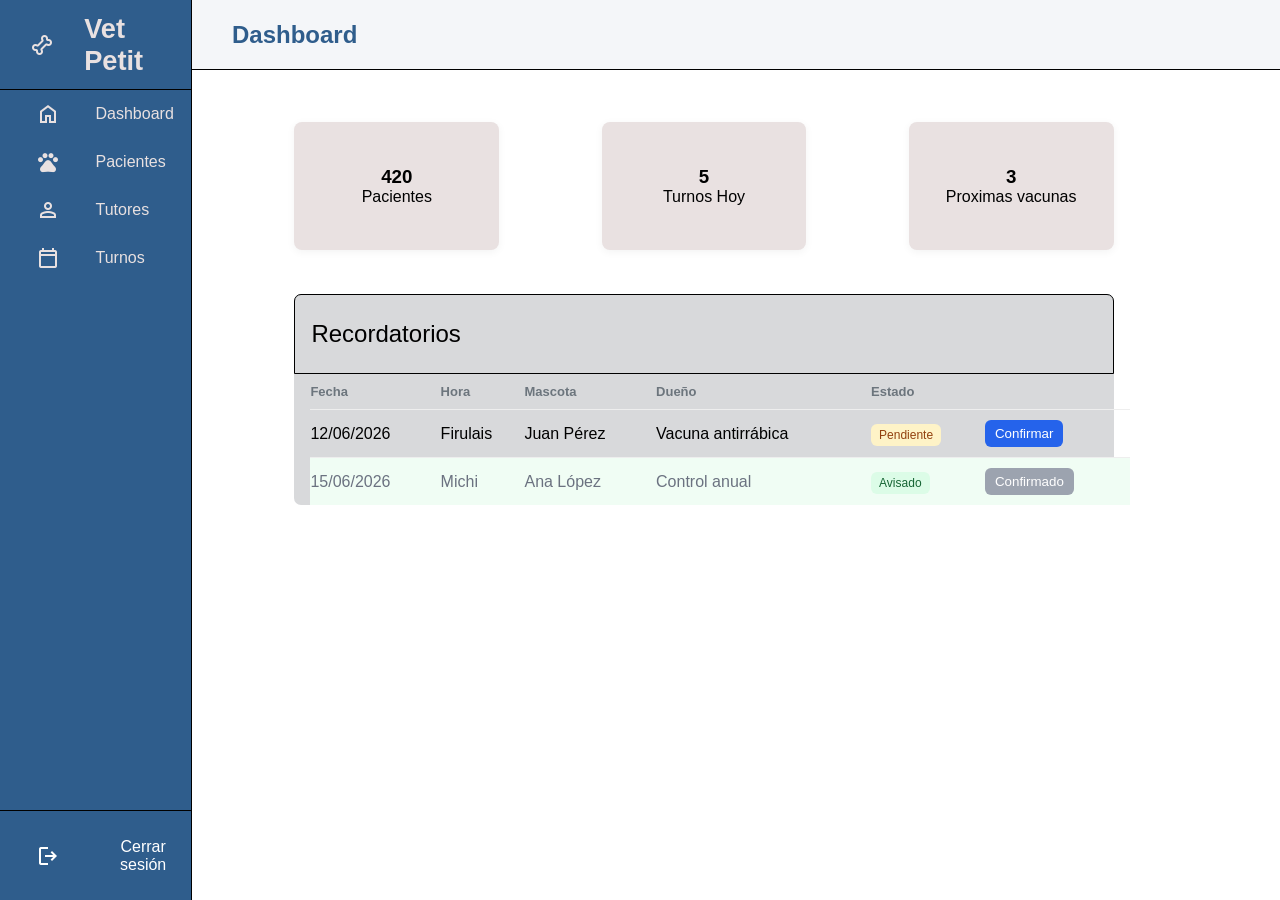
==== index.html @ b0ccd366 "HTML y CSS 90% terminado" ====
<!DOCTYPE html>
<html lang="en">
<head>
    <meta charset="UTF-8">
    <meta name="viewport" content="width=device-width, initial-scale=1.0">
    <title>Veterinaria Petit</title>
    <link rel="stylesheet" href="style/style.css">
    <link rel="stylesheet" href="style/fonts.css">
    <link rel="icon" href="img/favicon.png.png" type="image/png">
    <link href="https://fonts.googleapis.com/css2?family=Material+Symbols+Outlined" rel="stylesheet" />
</head>
<body>
    <header class="header">
        <h1 class="header-h1"><span class="material-symbols-outlined">Pet_supplies</span>Vet Petit</h1>
        <ul class="header-ul">
            <li class="header-ul-li "><a class="header-ul-a" href="index.html"><span class="material-symbols-outlined">home</span> Dashboard</a></li>
            <li class="header-ul-li "><a class="header-ul-a" href="html/pacientes.html"><span class="material-symbols-outlined">Pets</span>Pacientes</a></li>
            <li class="header-ul-li "><a class="header-ul-a" href="html/tutores.html"><span class="material-symbols-outlined">Person</span>Tutores</a></li>
            <li class="header-ul-li "><a class="header-ul-a" href="html/turnos.html"><span class="material-symbols-outlined">Calendar_today</span>Turnos</a></li>
        </ul>
        <button class="logout"><span class="material-symbols-outlined">Logout</span>Cerrar sesión</button>
    </header>
    <main>
        <section class="container-encabezado">
            <h2 class="h2-dash">Dashboard</h2>
        </section>
        <section class="cards"> 
                <div class="card-1 card">
                    <h3 class="card-number">420</h3>
                    <p class="card-texto">Pacientes</p>
                </div>
                <div class="card-2 card">
                    <h3 class="card-number">5</h3>
                    <p class="card-texto">Turnos Hoy</p>
                </div>
                <div class="card-3 card">
                    <h3 class="card-number">3</h3>
                    <p class="card-texto">Proximas vacunas</p>
                </div>
        </section>
        
        <section class="turnos">
                <h3 class="turnos-title">Recordatorios</h3>
                <table class="table">
                    <thead>
                        <tr class="table-encabezado">
                            <th>Fecha</th>
                            <th>Hora</th>
                            <th>Mascota</th>
                            <th>Dueño</th>
                            <th>Estado</th>
                        </tr>
                    </thead>
                    <tbody>
                        <!-- Acá después van los turnos dinámicos -->
                        <tr>
                            <td>12/06/2026</td>
                            <td>Firulais</td>
                            <td>Juan Pérez</td>
                            <td>Vacuna antirrábica</td>

                            <td>
                                <span class="badge-pendiente">Pendiente</span>
                            </td>

                            <td>
                                <button class="btn-confirmar">Confirmar</button>
                            </td>
                        </tr>

                        <tr class="recordatorio-ok">
                            <td>15/06/2026</td>
                            <td>Michi</td>
                            <td>Ana López</td>
                            <td>Control anual</td>

                            <td>
                                <span class="badge-ok">Avisado</span>
                            </td>

                            <td>
                                <button class="btn-confirmar disabled">Confirmado</button>
                            </td>
                        </tr>

        
                    </tbody>
                </table>
        </section>
    </main>
</body>
</html>
---- style/style.css ----
:root {
  /* 🎨 Colores principales */
    --color-primary: #2F5D8C;
    --color-primary-hover: #24496E;
    --color-accent: #2c7be5;
    --color-table: #d8d9db;

  /* 🧱 Layout */
    --color-sidebar: #1E2A38;
    --color-background: #F4F6F9;
    --color-card: #e9e1e1;
    --color-border: #E3E6EA;

  /* 🚦 Estados */
    --color-success: #2E8B57;
    --color-warning: #F4A261;
    --color-danger: #E63946;
    --color-celeste: #83b2e1;
    --radius: 8px;
    --shadow-sm: 0 2px 8px rgba(0,0,0,0.05);
    --space: 16px;
}
*{
    margin: 0;
    padding: 0;
    box-sizing: border-box;
}
body{
    display: flex;
    font-family: Montserrat, sans-serif;
    font-weight: 400;
}
/*************SIDEBAR***************/
.header{
    color: var(--color-card);
    background-color: var(--color-primary);
    height: 100vh;
    width: 15vw;
    border-right: 1px solid black;
    position: sticky;
    left: 0;
    top: 0;
}
.header-h1{
    display: flex;
    justify-content: start;
    align-items: center;
    border-bottom: 1px solid black;
    height: 10vh;
}
h1{
    font-size: 1.7rem;
    padding-right: 0.5rem;
}
.header-ul{
    height: 80vh;
    list-style: none;
    display: flex;
    display: inline-block;
    width: 100%;
}
.header-ul-li{
    width: 100%;
    height: 3rem;
    display: flex;
}
.header-ul-a{
    display: flex;
    justify-content: left;
    align-items: center;
    /* padding-left: 5rem; */
    color: var(--color-card);
    text-decoration: none;
    width: 100%;
    height: 100%;
}
.header-ul-li:hover{
  background-color: var(--color-celeste);
  width: 100%;
}
.logout{
    background-color: var(--color-primary);
    color: white;
    text-decoration: none;
    width: 100%;
    height: 10vh;
    border: none;
    font-weight: 400;
    font-size: 1rem;
    border-top: 1px solid black;
    display: flex;
    align-items: center;
    justify-content: left;
}
span.material-symbols-outlined {
    width: 50%;
    display: flex;
    justify-content:space-evenly;
}  

/****************ENDS SIDEBAR*********************/

/****************DASHBOARD Y CARDS*********************/
main{
    width: 80%;
}
.cards{
    display: flex;
    flex-direction: row;
    justify-content: space-evenly;
    height: 10rem;
    padding: 2rem 0 12rem 0;
    /* background-color: var(--color-card); */
}
.card{
  /* base card used across the app (dashboard cards inherit these) */
  background: var(--color-card);
  padding: 20px;
  margin: 20px 0;
  border-radius: var(--radius);
  box-shadow: var(--shadow-sm);
  display: flex;
  justify-content: center;
  align-items: center;
  flex-direction: column;
  font-weight: 400;
}
.card-1 , .card-2 , .card-3{
  background: var(--color-card);
  padding: 20px;
  margin: 20px 0;
  border-radius: var(--radius);
  box-shadow: var(--shadow-sm);
  display: flex;
  justify-content: center;
  align-items: center;
  flex-direction: column;
  font-weight: 400;
  height: 8rem;
  width: 20%;
}
.h2-dash{
    color: var(--color-primary);
    width: 100%;
    height: 69px;
    padding-left: 40px;
    display: flex;
    align-items: center;
    font-size: 1.5rem;
}
.badge-pendiente{
  background:#fef3c7;
  color:#92400e;
  padding:4px 8px;
  border-radius:6px;
  font-size:12px;
}

.badge-ok{
  background:#dcfce7;
  color:#166534;
  padding:4px 8px;
  border-radius:6px;
  font-size:12px;
}
.btn-confirmar{
  background:#2563eb;
  color:white;
  border:none;
  padding:6px 10px;
  border-radius:6px;
  cursor:pointer;
}

.btn-confirmar:hover{
  background:#1d4ed8;
}

.btn-confirmar.disabled{
  background:#9ca3af;
  cursor:default;
}
.recordatorio-ok{
  background-color:#f0fdf4;
  color:#6b7280;
}
/**************** ENDS DASHBOARD Y CARDS*********************/

/**************** TURNOS*********************/

.turnos {
    background-color: var(--color-table);
    max-width: 80%;
    margin: auto;
    height: auto;
    font-weight: 400;
    border-radius: 7px;
}
.turnos-title{
    height: 5rem;
    display: flex;
    align-items: center;
    font-size: 1.5rem;
    padding-left: 1rem;
    border: 1px solid black;
    border-radius: 7px 7px 0 0;
    font-weight: 400;
}
.table{
    width: 100%;
    height: auto;
    padding-top: 2rem;
    margin-left: 1rem;
    font-size: 1rem;
}

/*************ENDS TABLA TURNOS**************/

/*************PAGINA TURNOS**************/

.filtros-turnos {
    width: 100%;
    height: 6rem;
    display: flex;
    justify-content: space-evenly;
    align-items: center;
}
.badge {
  padding: 4px 10px;
  border-radius: 20px;
  font-size: 12px;
  font-weight: 600;
}

.badge.socio {
  background-color: #27954e;
  color: #cedfd5;
}

.badge.no-socio {
  background-color: #fee2e2;
  color: #991b1b;
}

/*************  VENTANAS MODALES nuevo paciente, nuevo tutor ********************************/

.modal {
    position: fixed;
    top: 0;
    left: 0;
    width: 100%;
    height: 100%;
    background: rgba(0,0,0,0.6);
    display: none;
    justify-content: center;
    align-items: center;
}

.modal:target {
    display: flex;
}

.modal-content {
    background: white;
    padding: 25px;
    border-radius: 8px;
    width: 420px;
    max-height: 90vh;
    overflow-y: auto;
    position: relative;
}

.close {
    position: absolute;
    top: 10px;
    right: 15px;
    text-decoration: none;
    font-size: 18px;
    color: #333;
}

.modal-content input,
.modal-content select,
.modal-content textarea {
    width: 100%;
    padding: 8px;
    margin: 6px 0 12px 0;
    border: 1px solid #ccc;
    border-radius: 6px;
}

.modal-buttons {
    display: flex;
    justify-content: flex-end;
    gap: 10px;
}

/* buttons: unified base */
.btn{
  display: inline-flex;
  align-items: center;
  justify-content: center;
  padding: 8px 12px;
  background: var(--color-accent);
  color: white;
  text-decoration: none;
  border: none;
  border-radius: 6px;
  cursor: pointer;
  width: 20%;
  margin-right: 5rem;
}
.container-encabezado {
    width: 85vw;
    display: flex;
    justify-content: space-evenly;
    align-items: center;
    border-bottom: 1px solid black;
    background-color: var(--color-background);
}
.container-encabezado2 {
    width: 84vw;
    display: flex;
    justify-content: space-between;
    align-items: center;
    border-bottom: 1px solid black;
    background-color: var(--color-background);
} 

.cancel {
    background: #ccc;
    padding: 8px 12px;
    text-decoration: none;
    color: black;
    border-radius: 5px;
}

.save {
  background: var(--color-accent);
    color: white;
    border: none;
    padding: 8px 12px;
    border-radius: 5px;
}
.radio-group {
  display: flex;
  gap: 20px;
  margin-top: 5px;
}

.radio-group label {
  display: flex;
  align-items: center;
  gap: 6px;
  font-size: 14px;
}
/**************************FIN MODALES nuevo paciente, nuevo tutor***************************/

.actions {
  margin-top: 15px;
  display: flex;
  gap: 10px;
}

/* .btn {
  padding: 8px 12px;
  background: #2c7be5;
  color: white;
  border: none;
  border-radius: 6px;
} */

/******BOTON DE VER DETALLES y EDITAR  */
.btn-ver {
  padding: 6px 10px;
  background: var(--color-accent);
  color: white;
  text-decoration: none;
  border-radius: 5px;
  font-size: 14px;
}
.btn-editar {
  padding: 6px 12px;
  border-radius: 6px;
  border: none;
  background-color: #f59e0b;
  color: white;
  cursor: pointer;
  font-size: 13px;
}
.btn-editar:hover {
  background-color: #d97706;
}
/******************************PANTALLA TUTOR ***************************/
.search-group {
  display: flex;
  align-items: center;
  gap: 5rem;
  margin: 20px;
  padding-left: 1.5rem;
}

.btntutor {
  margin: 25px;
  padding-left: 6.2rem;
}

/*************DETALLE TUTOR**********/
.container {
  max-width: 1100px;
  margin: 40px auto;
  padding: 30px;
}

.sub {
  color: #6c757d;
  font-size: 14px;
}

.back {
  text-decoration: none;
  color: #2c7be5;
  font-size: 14px;
}

.grid {
  display: grid;
  grid-template-columns: 2fr 2fr;
  gap: 20px;
  margin: 20px 20px 0 20px;
}

.card.full {
  background-color: var(--color-card);
  margin-top: 20px;
}
.h3-detalleMascota{
  color: var(--color-primary);
  margin-bottom: 15px;
}
.container-h3-detalleMascota{
  border-bottom: 1px solid black;
  width: 100%;
  text-align: center;
}
.stat {
  margin-bottom: 15px;
}

.stat-number {
  font-size: 28px;
  font-weight: bold;
  display: block;
}

.stat-label {
  color: #6c757d;
  font-size: 14px;
}

.btn-primary {
  background: var(--color-accent);
  color: white;
  padding: 8px 14px;
  border: none;
  border-radius: 8px;
  cursor: pointer;
}

.btn-link {
  color: var(--color-accent);
  text-decoration: none;
  font-weight: 500;
}

table {
  width: 100%;
  border-collapse: collapse;
  margin-top: 10px;
}

th {
  text-align: left;
  font-size: 13px;
  color: #6c757d;
  padding-bottom: 10px;
}

td {
  padding: 10px 0;
  border-top: 1px solid #eee;
  padding-left: 0;
}


/*****************************CARD DETALLE TUTOR DESDE PANTALLA PACIENTE***********************/
.tutor-box {
  display: flex;
  align-items: center;
  gap: 15px;
  margin-bottom: 15px;
}

.avatar {
  width: 50px;
  height: 50px;
  background: var(--color-accent);
  color: white;
  border-radius: 50%;
  display: flex;
  align-items: center;
  justify-content: center;
  font-weight: bold;
  font-size: 18px;
}

.tutor-name {
  margin: 0;
  font-weight: 600;
}

.tutor-info {
  margin: 2px 0;
  font-size: 13px;
  color: #6c757d;
}

/*HISTORIA CLINICA detalle por paciente*/
.hc-section {
  margin-top: 25px;
}

.hc-section h4 {
  margin-bottom: 10px;
  color: var(--color-accent);
}

/*Hsitoria clinica pantalla*/
.container {
  max-width: 1100px;
  margin: auto;
  padding: 30px;
}

/*.card {
  background-color: var(--color-card);
  padding: 20px;
  border-radius: 10px;
  box-shadow: 0 2px 8px rgba(0,0,0,0.05);
  margin-bottom: 20px;
}*/

.hc-header {
  display: flex;
  justify-content: space-between;
  .section-header {
    display: flex;
    justify-content: space-between;
    align-items: center;
    margin-bottom: 15px;
  }
}

  .btn-small {
    background: var(--color-accent);
    color: white;
    border: none;
    padding: 6px 10px;
    border-radius: 5px;
    cursor: pointer;
    font-size: 13px;
  }

  .btn-secondary {
    background: #6c757d;
    color: white;
    padding: 6px 12px;
    text-decoration: none;
    border-radius: 5px;
  }


/**************MODALES DE HISTORIA CLINICA*****************/
/* Overlay oscuro */
.modal-overlay1 {
  position: fixed;
  top: 0;
  left: 0;
  width: 100%;
  height: 100%;
  background: rgba(0,0,0,0.5);
  display: none; /* Oculto por ahora */
  align-items: center;
  justify-content: center;
  z-index: 1000;
}

/* Caja modal */
.modal1 {
  background: white;
  width: 450px;
  max-width: 90%;
  border-radius: 12px;
  box-shadow: 0 8px 25px rgba(0,0,0,0.15);
  animation: fadeIn 0.2s ease-in-out;
}

/* Header */
.modal-header {
  padding: 15px 20px;
  border-bottom: 1px solid #eee;
  display: flex;
  justify-content: space-between;
  align-items: center;
}

.modal-header h3 {
  margin: 0;
}

.modal-close {
  cursor: pointer;
  font-size: 20px;
  color: #999;
}

/* Body */
.modal-body {
  padding: 20px;
}

.form-group {
  margin-bottom: 15px;
}

.form-group label {
  display: block;
  font-size: 14px;
  margin-bottom: 5px;
  color: #555;
}

.form-group input {
  width: 100%;
  padding: 8px;
  border: 1px solid #ddd;
  border-radius: 6px;
}

/* Footer */
.modal-footer {
  padding: 15px 20px;
  border-top: 1px solid #eee;
  display: flex;
  justify-content: flex-end;
  gap: 10px;
}

/* Animación suave */
@keyframes fadeIn {
  from { opacity: 0; transform: scale(0.95); }
  to { opacity: 1; transform: scale(1); }
}
.form-group {
  display: flex;
  flex-direction: column;
  margin-bottom: 15px;
}

.form-group label {
  font-size: 14px;
  margin-bottom: 6px;
  font-weight: 500;
  color: #333;
}

.form-group input,
.form-group textarea {
  padding: 10px 12px;
  border-radius: 8px;
  border: 1px solid #ddd;
  font-size: 14px;
  transition: all 0.2s ease;
  font-family: inherit;
}

.form-group textarea {
  resize: vertical; /* permite agrandar solo hacia abajo */
  min-height: 100px;
}

.form-group input:focus,
.form-group textarea:focus {
  border-color: #3b82f6;
  outline: none;
  box-shadow: 0 0 0 3px rgba(59,130,246,0.15);
}
/**************FIN MODALES DE HISTORIA CLINICA*****************/
---- style/fonts.css ----
@font-face {
    font-family: "montserrat";
    src: url(fonts/Montserrat-Regular.ttf) format(truetype);
    font-weight: 400;
}
@font-face {
    font-family: "montserrat";
    src: url(fonts/Montserrat-Bold.ttf) format(truetype);
    font-weight: 700;
}
@font-face {
    font-family: "montserrat";
    src: url(fonts/Montserrat-Black.ttf) format(truetype);
    font-weight: 900;
}
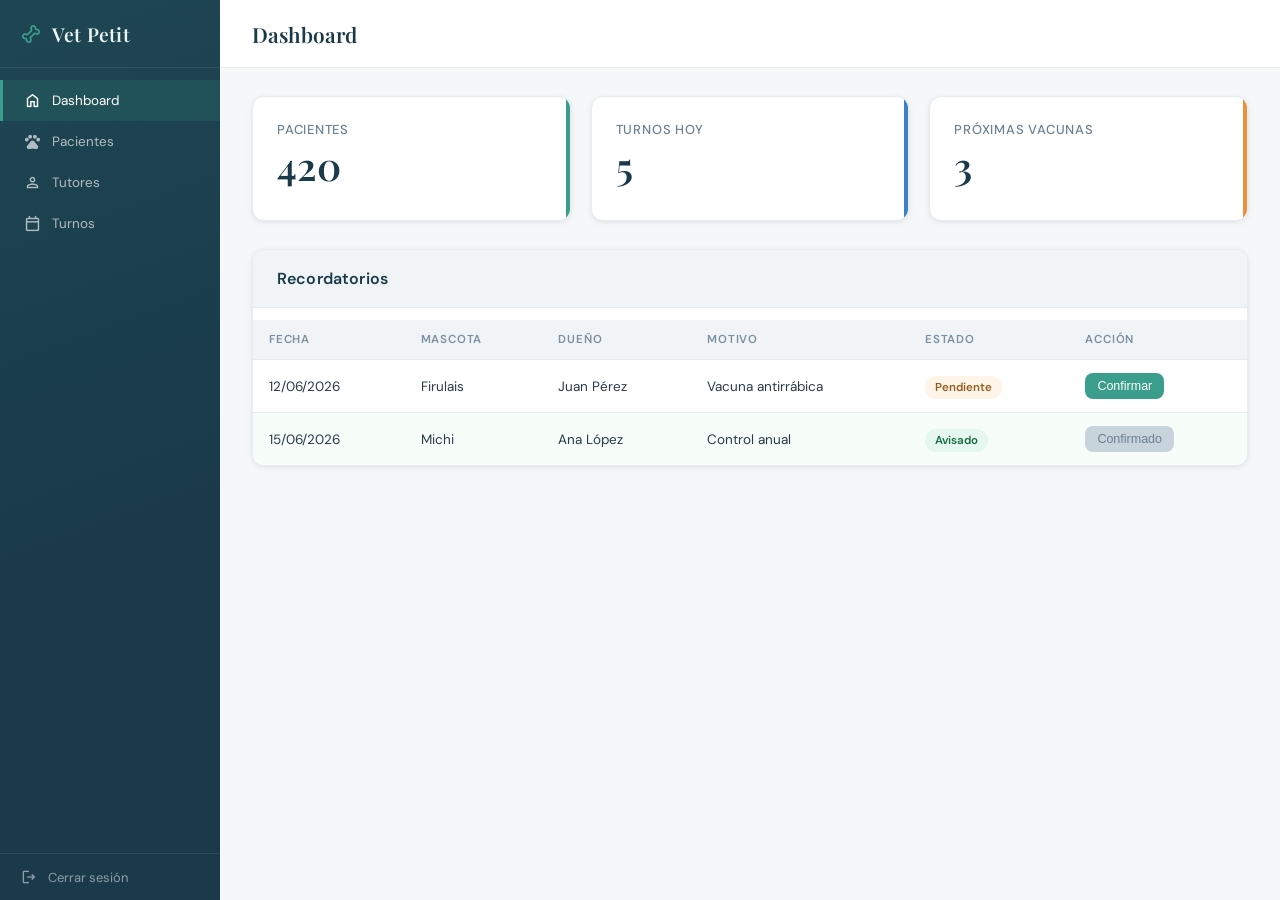
==== commit ec1bf240: "Nuevo estilo" ====
--- a/index.html
+++ b/index.html
@@ -1,92 +1,80 @@
 <!DOCTYPE html>
-<html lang="en">
+<html lang="es">
 <head>
     <meta charset="UTF-8">
     <meta name="viewport" content="width=device-width, initial-scale=1.0">
     <title>Veterinaria Petit</title>
     <link rel="stylesheet" href="style/style.css">
-    <link rel="stylesheet" href="style/fonts.css">
     <link rel="icon" href="img/favicon.png.png" type="image/png">
     <link href="https://fonts.googleapis.com/css2?family=Material+Symbols+Outlined" rel="stylesheet" />
 </head>
 <body>
     <header class="header">
-        <h1 class="header-h1"><span class="material-symbols-outlined">Pet_supplies</span>Vet Petit</h1>
+        <h1 class="header-h1">
+            <span class="material-symbols-outlined">pet_supplies</span>
+            Vet Petit
+        </h1>
         <ul class="header-ul">
-            <li class="header-ul-li "><a class="header-ul-a" href="index.html"><span class="material-symbols-outlined">home</span> Dashboard</a></li>
-            <li class="header-ul-li "><a class="header-ul-a" href="html/pacientes.html"><span class="material-symbols-outlined">Pets</span>Pacientes</a></li>
-            <li class="header-ul-li "><a class="header-ul-a" href="html/tutores.html"><span class="material-symbols-outlined">Person</span>Tutores</a></li>
-            <li class="header-ul-li "><a class="header-ul-a" href="html/turnos.html"><span class="material-symbols-outlined">Calendar_today</span>Turnos</a></li>
+            <li class="header-ul-li active"><a class="header-ul-a" href="index.html"><span class="material-symbols-outlined">home</span>Dashboard</a></li>
+            <li class="header-ul-li"><a class="header-ul-a" href="html/pacientes.html"><span class="material-symbols-outlined">pets</span>Pacientes</a></li>
+            <li class="header-ul-li"><a class="header-ul-a" href="html/tutores.html"><span class="material-symbols-outlined">person</span>Tutores</a></li>
+            <li class="header-ul-li"><a class="header-ul-a" href="html/turnos.html"><span class="material-symbols-outlined">calendar_today</span>Turnos</a></li>
         </ul>
-        <button class="logout"><span class="material-symbols-outlined">Logout</span>Cerrar sesión</button>
+        <button class="logout"><span class="material-symbols-outlined">logout</span>Cerrar sesión</button>
     </header>
     <main>
         <section class="container-encabezado">
             <h2 class="h2-dash">Dashboard</h2>
         </section>
-        <section class="cards"> 
-                <div class="card-1 card">
-                    <h3 class="card-number">420</h3>
-                    <p class="card-texto">Pacientes</p>
-                </div>
-                <div class="card-2 card">
-                    <h3 class="card-number">5</h3>
-                    <p class="card-texto">Turnos Hoy</p>
-                </div>
-                <div class="card-3 card">
-                    <h3 class="card-number">3</h3>
-                    <p class="card-texto">Proximas vacunas</p>
-                </div>
+
+        <section class="cards">
+            <div class="card-1 card">
+                <p class="card-texto">Pacientes</p>
+                <h3 class="card-number">420</h3>
+            </div>
+            <div class="card-2 card">
+                <p class="card-texto">Turnos Hoy</p>
+                <h3 class="card-number">5</h3>
+            </div>
+            <div class="card-3 card">
+                <p class="card-texto">Próximas Vacunas</p>
+                <h3 class="card-number">3</h3>
+            </div>
         </section>
-        
+
         <section class="turnos">
-                <h3 class="turnos-title">Recordatorios</h3>
-                <table class="table">
-                    <thead>
-                        <tr class="table-encabezado">
-                            <th>Fecha</th>
-                            <th>Hora</th>
-                            <th>Mascota</th>
-                            <th>Dueño</th>
-                            <th>Estado</th>
-                        </tr>
-                    </thead>
-                    <tbody>
-                        <!-- Acá después van los turnos dinámicos -->
-                        <tr>
-                            <td>12/06/2026</td>
-                            <td>Firulais</td>
-                            <td>Juan Pérez</td>
-                            <td>Vacuna antirrábica</td>
-
-                            <td>
-                                <span class="badge-pendiente">Pendiente</span>
-                            </td>
-
-                            <td>
-                                <button class="btn-confirmar">Confirmar</button>
-                            </td>
-                        </tr>
-
-                        <tr class="recordatorio-ok">
-                            <td>15/06/2026</td>
-                            <td>Michi</td>
-                            <td>Ana López</td>
-                            <td>Control anual</td>
-
-                            <td>
-                                <span class="badge-ok">Avisado</span>
-                            </td>
-
-                            <td>
-                                <button class="btn-confirmar disabled">Confirmado</button>
-                            </td>
-                        </tr>
-
-        
-                    </tbody>
-                </table>
+            <h3 class="turnos-title">Recordatorios</h3>
+            <table class="table">
+                <thead>
+                    <tr class="table-encabezado">
+                        <th>Fecha</th>
+                        <th>Mascota</th>
+                        <th>Dueño</th>
+                        <th>Motivo</th>
+                        <th>Estado</th>
+                        <th>Acción</th>
+                    </tr>
+                </thead>
+                <tbody>
+                    <tr>
+                        <td>12/06/2026</td>
+                        <td>Firulais</td>
+                        <td>Juan Pérez</td>
+                        <td>Vacuna antirrábica</td>
+                        <td><span class="badge-pendiente">Pendiente</span></td>
+                        <td><button class="btn-confirmar">Confirmar</button></td>
+                    </tr>
+                    <tr class="recordatorio-ok">
+                        <td>15/06/2026</td>
+                        <td>Michi</td>
+                        <td>Ana López</td>
+                        <td>Control anual</td>
+                        <td><span class="badge-ok">Avisado</span></td>
+                        <td><button class="btn-confirmar disabled">Confirmado</button></td>
+                    </tr>
+                </tbody>
+            </table>
         </section>
     </main>
 </body>
-</html>+</html>
--- a/style/style.css
+++ b/style/style.css
@@ -1,699 +1,1172 @@
+@import url('https://fonts.googleapis.com/css2?family=Playfair+Display:wght@500;600&family=DM+Sans:wght@300;400;500;600&display=swap');
 
 :root {
-  /* 🎨 Colores principales */
-    --color-primary: #2F5D8C;
-    --color-primary-hover: #24496E;
-    --color-accent: #2c7be5;
-    --color-table: #d8d9db;
-
-  /* 🧱 Layout */
-    --color-sidebar: #1E2A38;
-    --color-background: #F4F6F9;
-    --color-card: #e9e1e1;
-    --color-border: #E3E6EA;
-
-  /* 🚦 Estados */
-    --color-success: #2E8B57;
-    --color-warning: #F4A261;
-    --color-danger: #E63946;
-    --color-celeste: #83b2e1;
-    --radius: 8px;
-    --shadow-sm: 0 2px 8px rgba(0,0,0,0.05);
-    --space: 16px;
-}
-*{
-    margin: 0;
-    padding: 0;
-    box-sizing: border-box;
-}
-body{
-    display: flex;
-    font-family: Montserrat, sans-serif;
-    font-weight: 400;
-}
-/*************SIDEBAR***************/
-.header{
-    color: var(--color-card);
-    background-color: var(--color-primary);
-    height: 100vh;
-    width: 15vw;
-    border-right: 1px solid black;
-    position: sticky;
-    left: 0;
-    top: 0;
-}
-.header-h1{
-    display: flex;
-    justify-content: start;
-    align-items: center;
-    border-bottom: 1px solid black;
-    height: 10vh;
-}
-h1{
-    font-size: 1.7rem;
-    padding-right: 0.5rem;
-}
-.header-ul{
-    height: 80vh;
-    list-style: none;
-    display: flex;
-    display: inline-block;
-    width: 100%;
-}
-.header-ul-li{
-    width: 100%;
-    height: 3rem;
-    display: flex;
-}
-.header-ul-a{
-    display: flex;
-    justify-content: left;
-    align-items: center;
-    /* padding-left: 5rem; */
-    color: var(--color-card);
-    text-decoration: none;
-    width: 100%;
-    height: 100%;
-}
-.header-ul-li:hover{
-  background-color: var(--color-celeste);
+  /* Paleta principal */
+  --color-primary: #1a3a4a;
+  --color-primary-light: #254d63;
+  --color-primary-hover: #122a36;
+  --color-accent: #3b9e8c;
+  --color-accent-hover: #2d7f70;
+  --color-accent-soft: #e8f5f3;
+
+  /* Layout */
+  --color-sidebar: #1a3a4a;
+  --color-background: #f5f7f9;
+  --color-surface: #ffffff;
+  --color-card: #ffffff;
+  --color-border: #e8ecf0;
+  --color-table-header: #f0f4f7;
+
+  /* Estados */
+  --color-success: #2e9e6b;
+  --color-success-bg: #e6f7f0;
+  --color-warning: #e8933a;
+  --color-warning-bg: #fef4e8;
+  --color-danger: #e05252;
+  --color-danger-bg: #fdeaea;
+  --color-info: #3b82c4;
+  --color-info-bg: #eaf1fb;
+
+  /* Tipografía */
+  --font-display: 'Playfair Display', Georgia, serif;
+  --font-body: 'DM Sans', system-ui, sans-serif;
+
+  /* Espaciado y forma */
+  --radius: 12px;
+  --radius-sm: 8px;
+  --radius-lg: 16px;
+  --shadow-sm: 0 1px 4px rgba(0,0,0,0.06), 0 2px 10px rgba(0,0,0,0.04);
+  --shadow-md: 0 4px 16px rgba(0,0,0,0.08), 0 1px 4px rgba(0,0,0,0.04);
+  --shadow-lg: 0 12px 40px rgba(0,0,0,0.12);
+  --sidebar-width: 220px;
+  --transition: 0.2s ease;
+}
+
+*, *::before, *::after {
+  margin: 0;
+  padding: 0;
+  box-sizing: border-box;
+}
+
+body {
+  display: flex;
+  font-family: var(--font-body);
+  font-weight: 400;
+  background-color: var(--color-background);
+  color: #1e2d3a;
+  font-size: 14px;
+  min-height: 100vh;
+}
+
+/* ══════════════════════════════════════
+   SIDEBAR
+══════════════════════════════════════ */
+
+.header {
+  background: var(--color-sidebar);
+  width: var(--sidebar-width);
+  min-height: 100vh;
+  height: 100vh;
+  position: sticky;
+  top: 0;
+  left: 0;
+  display: flex;
+  flex-direction: column;
+  flex-shrink: 0;
+  overflow: hidden;
+}
+
+/* Subtle texture overlay */
+.header::before {
+  content: '';
+  position: absolute;
+  inset: 0;
+  background: linear-gradient(160deg, rgba(59,158,140,0.12) 0%, transparent 60%);
+  pointer-events: none;
+}
+
+.header-h1 {
+  display: flex;
+  align-items: center;
+  gap: 10px;
+  padding: 0 20px;
+  height: 68px;
+  border-bottom: 1px solid rgba(255,255,255,0.08);
+  color: #ffffff;
+  font-family: var(--font-display);
+  font-size: 1.2rem;
+  font-weight: 600;
+  letter-spacing: 0.01em;
+  flex-shrink: 0;
+}
+
+.header-h1 .material-symbols-outlined {
+  width: auto;
+  font-size: 22px;
+  color: var(--color-accent);
+  display: flex;
+  justify-content: center;
+}
+
+.header-ul {
+  list-style: none;
+  display: flex;
+  flex-direction: column;
+  flex: 1;
+  padding: 12px 0;
+}
+
+.header-ul-li {
   width: 100%;
 }
-.logout{
-    background-color: var(--color-primary);
-    color: white;
-    text-decoration: none;
-    width: 100%;
-    height: 10vh;
-    border: none;
-    font-weight: 400;
-    font-size: 1rem;
-    border-top: 1px solid black;
-    display: flex;
-    align-items: center;
-    justify-content: left;
-}
+
+.header-ul-a {
+  display: flex;
+  align-items: center;
+  gap: 10px;
+  padding: 11px 20px;
+  color: rgba(255,255,255,0.65);
+  text-decoration: none;
+  font-size: 13.5px;
+  font-weight: 400;
+  transition: background var(--transition), color var(--transition);
+  border-left: 3px solid transparent;
+  position: relative;
+}
+
+.header-ul-a .material-symbols-outlined {
+  width: auto;
+  font-size: 19px;
+  display: flex;
+  justify-content: center;
+  flex-shrink: 0;
+}
+
+.header-ul-li:hover .header-ul-a {
+  background: rgba(255,255,255,0.07);
+  color: #ffffff;
+  border-left-color: var(--color-accent);
+}
+
+.header-ul-li.active .header-ul-a {
+  background: rgba(59,158,140,0.15);
+  color: #ffffff;
+  border-left-color: var(--color-accent);
+}
+
+.logout {
+  background: transparent;
+  color: rgba(255,255,255,0.5);
+  text-decoration: none;
+  width: 100%;
+  padding: 14px 20px;
+  border: none;
+  border-top: 1px solid rgba(255,255,255,0.08);
+  font-family: var(--font-body);
+  font-size: 13px;
+  font-weight: 400;
+  display: flex;
+  align-items: center;
+  gap: 10px;
+  cursor: pointer;
+  transition: color var(--transition), background var(--transition);
+  flex-shrink: 0;
+}
+
+.logout:hover {
+  color: #ffffff;
+  background: rgba(255,255,255,0.06);
+}
+
+.logout .material-symbols-outlined {
+  font-size: 18px;
+}
+
 span.material-symbols-outlined {
-    width: 50%;
-    display: flex;
-    justify-content:space-evenly;
-}  
-
-/****************ENDS SIDEBAR*********************/
-
-/****************DASHBOARD Y CARDS*********************/
-main{
-    width: 80%;
-}
-.cards{
-    display: flex;
-    flex-direction: row;
-    justify-content: space-evenly;
-    height: 10rem;
-    padding: 2rem 0 12rem 0;
-    /* background-color: var(--color-card); */
-}
-.card{
-  /* base card used across the app (dashboard cards inherit these) */
-  background: var(--color-card);
-  padding: 20px;
-  margin: 20px 0;
+  width: auto;
+  display: flex;
+  justify-content: space-evenly;
+}
+
+/* ══════════════════════════════════════
+   MAIN CONTENT
+══════════════════════════════════════ */
+
+main {
+  flex: 1;
+  min-width: 0;
+  padding-bottom: 40px;
+}
+
+/* ══════════════════════════════════════
+   PAGE HEADER / ENCABEZADO
+══════════════════════════════════════ */
+
+.container-encabezado {
+  display: flex;
+  justify-content: space-between;
+  align-items: center;
+  padding: 0 32px;
+  height: 68px;
+  background: var(--color-surface);
+  border-bottom: 1px solid var(--color-border);
+}
+
+.container-encabezado2 {
+  display: flex;
+  justify-content: space-between;
+  align-items: center;
+  padding: 0 32px;
+  height: 68px;
+  background: var(--color-surface);
+  border-bottom: 1px solid var(--color-border);
+}
+
+.h2-dash {
+  font-family: var(--font-display);
+  font-size: 1.3rem;
+  font-weight: 600;
+  color: var(--color-primary);
+  letter-spacing: -0.01em;
+  display: flex;
+  align-items: center;
+  padding: 0;
+  height: auto;
+  width: auto;
+}
+
+/* ══════════════════════════════════════
+   DASHBOARD CARDS
+══════════════════════════════════════ */
+
+.cards {
+  display: flex;
+  flex-direction: row;
+  gap: 20px;
+  padding: 28px 32px;
+}
+
+.card-1, .card-2, .card-3 {
+  background: var(--color-surface);
+  padding: 24px 28px;
+  border-radius: var(--radius-lg);
+  box-shadow: var(--shadow-sm);
+  display: flex;
+  flex-direction: column;
+  align-items: flex-start;
+  gap: 8px;
+  flex: 1;
+  border: 1px solid var(--color-border);
+  position: relative;
+  overflow: hidden;
+  height: auto;
+  width: auto;
+  margin: 0;
+  transition: transform var(--transition), box-shadow var(--transition);
+}
+
+.card-1:hover, .card-2:hover, .card-3:hover {
+  transform: translateY(-2px);
+  box-shadow: var(--shadow-md);
+}
+
+.card-1::after {
+  content: '';
+  position: absolute;
+  top: 0; right: 0;
+  width: 4px;
+  height: 100%;
+  background: var(--color-accent);
+  border-radius: 0 var(--radius-lg) var(--radius-lg) 0;
+}
+
+.card-2::after {
+  content: '';
+  position: absolute;
+  top: 0; right: 0;
+  width: 4px;
+  height: 100%;
+  background: var(--color-info);
+  border-radius: 0 var(--radius-lg) var(--radius-lg) 0;
+}
+
+.card-3::after {
+  content: '';
+  position: absolute;
+  top: 0; right: 0;
+  width: 4px;
+  height: 100%;
+  background: var(--color-warning);
+  border-radius: 0 var(--radius-lg) var(--radius-lg) 0;
+}
+
+.card-number {
+  font-family: var(--font-display);
+  font-size: 2.4rem;
+  font-weight: 600;
+  color: var(--color-primary);
+  line-height: 1;
+}
+
+.card-texto {
+  font-size: 13px;
+  color: #6b8090;
+  font-weight: 500;
+  text-transform: uppercase;
+  letter-spacing: 0.06em;
+}
+
+/* Generic card (used in detail pages) */
+.card {
+  background: var(--color-surface);
+  padding: 24px;
   border-radius: var(--radius);
   box-shadow: var(--shadow-sm);
-  display: flex;
-  justify-content: center;
-  align-items: center;
-  flex-direction: column;
-  font-weight: 400;
-}
-.card-1 , .card-2 , .card-3{
-  background: var(--color-card);
-  padding: 20px;
-  margin: 20px 0;
+  border: 1px solid var(--color-border);
+}
+
+.card.full {
+  margin-top: 20px;
+  border-radius: var(--radius);
+}
+
+/* ══════════════════════════════════════
+   TABLES
+══════════════════════════════════════ */
+
+.turnos {
+  background: var(--color-surface);
+  max-width: calc(100% - 64px);
+  margin: 0 32px;
   border-radius: var(--radius);
   box-shadow: var(--shadow-sm);
-  display: flex;
-  justify-content: center;
-  align-items: center;
-  flex-direction: column;
-  font-weight: 400;
-  height: 8rem;
-  width: 20%;
-}
-.h2-dash{
-    color: var(--color-primary);
-    width: 100%;
-    height: 69px;
-    padding-left: 40px;
-    display: flex;
-    align-items: center;
-    font-size: 1.5rem;
-}
-.badge-pendiente{
-  background:#fef3c7;
-  color:#92400e;
-  padding:4px 8px;
-  border-radius:6px;
-  font-size:12px;
-}
-
-.badge-ok{
-  background:#dcfce7;
-  color:#166534;
-  padding:4px 8px;
-  border-radius:6px;
-  font-size:12px;
-}
-.btn-confirmar{
-  background:#2563eb;
-  color:white;
-  border:none;
-  padding:6px 10px;
-  border-radius:6px;
-  cursor:pointer;
-}
-
-.btn-confirmar:hover{
-  background:#1d4ed8;
-}
-
-.btn-confirmar.disabled{
-  background:#9ca3af;
-  cursor:default;
-}
-.recordatorio-ok{
-  background-color:#f0fdf4;
-  color:#6b7280;
-}
-/**************** ENDS DASHBOARD Y CARDS*********************/
-
-/**************** TURNOS*********************/
-
-.turnos {
-    background-color: var(--color-table);
-    max-width: 80%;
-    margin: auto;
-    height: auto;
-    font-weight: 400;
-    border-radius: 7px;
-}
-.turnos-title{
-    height: 5rem;
-    display: flex;
-    align-items: center;
-    font-size: 1.5rem;
-    padding-left: 1rem;
-    border: 1px solid black;
-    border-radius: 7px 7px 0 0;
-    font-weight: 400;
-}
-.table{
-    width: 100%;
-    height: auto;
-    padding-top: 2rem;
-    margin-left: 1rem;
-    font-size: 1rem;
-}
-
-/*************ENDS TABLA TURNOS**************/
-
-/*************PAGINA TURNOS**************/
-
-.filtros-turnos {
-    width: 100%;
-    height: 6rem;
-    display: flex;
-    justify-content: space-evenly;
-    align-items: center;
-}
+  border: 1px solid var(--color-border);
+  overflow: hidden;
+}
+
+.turnos-title {
+  padding: 18px 24px;
+  font-size: 1rem;
+  font-weight: 600;
+  color: var(--color-primary);
+  border-bottom: 1px solid var(--color-border);
+  background: var(--color-table-header);
+  letter-spacing: 0.01em;
+}
+
+.table {
+  width: 100%;
+  border-collapse: collapse;
+  font-size: 13.5px;
+  margin: 0;
+  padding: 0;
+}
+
+.table thead th {
+  padding: 12px 16px;
+  text-align: left;
+  font-size: 11.5px;
+  font-weight: 600;
+  color: #7a909f;
+  text-transform: uppercase;
+  letter-spacing: 0.07em;
+  background: var(--color-table-header);
+  border-bottom: 1px solid var(--color-border);
+}
+
+.table tbody td {
+  padding: 13px 16px;
+  border-bottom: 1px solid var(--color-border);
+  color: #2a3a47;
+  vertical-align: middle;
+}
+
+.table tbody tr:last-child td {
+  border-bottom: none;
+}
+
+.table tbody tr:hover {
+  background: #f8fafb;
+}
+
+/* Non-.table tables (detail pages) */
+table {
+  width: 100%;
+  border-collapse: collapse;
+  margin-top: 10px;
+  font-size: 13.5px;
+}
+
+th {
+  text-align: left;
+  font-size: 11.5px;
+  font-weight: 600;
+  color: #7a909f;
+  text-transform: uppercase;
+  letter-spacing: 0.05em;
+  padding-bottom: 10px;
+}
+
+td {
+  padding: 10px 0;
+  border-top: 1px solid var(--color-border);
+  color: #2a3a47;
+}
+
+.recordatorio-ok {
+  background-color: #f7fdf9;
+  color: #5a7063;
+}
+
+/* ══════════════════════════════════════
+   BADGES
+══════════════════════════════════════ */
+
 .badge {
   padding: 4px 10px;
   border-radius: 20px;
-  font-size: 12px;
-  font-weight: 600;
+  font-size: 11.5px;
+  font-weight: 600;
+  letter-spacing: 0.03em;
 }
 
 .badge.socio {
-  background-color: #27954e;
-  color: #cedfd5;
+  background-color: var(--color-success-bg);
+  color: #1a6b45;
 }
 
 .badge.no-socio {
-  background-color: #fee2e2;
-  color: #991b1b;
-}
-
-/*************  VENTANAS MODALES nuevo paciente, nuevo tutor ********************************/
-
-.modal {
-    position: fixed;
-    top: 0;
-    left: 0;
-    width: 100%;
-    height: 100%;
-    background: rgba(0,0,0,0.6);
-    display: none;
-    justify-content: center;
-    align-items: center;
-}
-
-.modal:target {
-    display: flex;
-}
-
-.modal-content {
-    background: white;
-    padding: 25px;
-    border-radius: 8px;
-    width: 420px;
-    max-height: 90vh;
-    overflow-y: auto;
-    position: relative;
-}
-
-.close {
-    position: absolute;
-    top: 10px;
-    right: 15px;
-    text-decoration: none;
-    font-size: 18px;
-    color: #333;
-}
-
-.modal-content input,
-.modal-content select,
-.modal-content textarea {
-    width: 100%;
-    padding: 8px;
-    margin: 6px 0 12px 0;
-    border: 1px solid #ccc;
-    border-radius: 6px;
-}
-
-.modal-buttons {
-    display: flex;
-    justify-content: flex-end;
-    gap: 10px;
-}
-
-/* buttons: unified base */
-.btn{
+  background-color: var(--color-danger-bg);
+  color: #b03a3a;
+}
+
+.badge-pendiente {
+  background: var(--color-warning-bg);
+  color: #9a5a1a;
+  padding: 4px 10px;
+  border-radius: 20px;
+  font-size: 11.5px;
+  font-weight: 600;
+}
+
+.badge-ok {
+  background: var(--color-success-bg);
+  color: #1a6b45;
+  padding: 4px 10px;
+  border-radius: 20px;
+  font-size: 11.5px;
+  font-weight: 600;
+}
+
+/* ══════════════════════════════════════
+   BUTTONS
+══════════════════════════════════════ */
+
+.btn {
   display: inline-flex;
   align-items: center;
   justify-content: center;
-  padding: 8px 12px;
+  gap: 6px;
+  padding: 9px 18px;
   background: var(--color-accent);
   color: white;
   text-decoration: none;
   border: none;
-  border-radius: 6px;
+  border-radius: var(--radius-sm);
   cursor: pointer;
-  width: 20%;
-  margin-right: 5rem;
-}
-.container-encabezado {
-    width: 85vw;
-    display: flex;
-    justify-content: space-evenly;
-    align-items: center;
-    border-bottom: 1px solid black;
-    background-color: var(--color-background);
-}
-.container-encabezado2 {
-    width: 84vw;
-    display: flex;
-    justify-content: space-between;
-    align-items: center;
-    border-bottom: 1px solid black;
-    background-color: var(--color-background);
-} 
-
-.cancel {
-    background: #ccc;
-    padding: 8px 12px;
-    text-decoration: none;
-    color: black;
-    border-radius: 5px;
-}
-
-.save {
-  background: var(--color-accent);
-    color: white;
-    border: none;
-    padding: 8px 12px;
-    border-radius: 5px;
-}
-.radio-group {
-  display: flex;
-  gap: 20px;
-  margin-top: 5px;
-}
-
-.radio-group label {
-  display: flex;
-  align-items: center;
-  gap: 6px;
-  font-size: 14px;
-}
-/**************************FIN MODALES nuevo paciente, nuevo tutor***************************/
-
-.actions {
-  margin-top: 15px;
-  display: flex;
-  gap: 10px;
-}
-
-/* .btn {
-  padding: 8px 12px;
-  background: #2c7be5;
-  color: white;
-  border: none;
-  border-radius: 6px;
-} */
-
-/******BOTON DE VER DETALLES y EDITAR  */
-.btn-ver {
-  padding: 6px 10px;
-  background: var(--color-accent);
-  color: white;
-  text-decoration: none;
-  border-radius: 5px;
-  font-size: 14px;
-}
-.btn-editar {
-  padding: 6px 12px;
-  border-radius: 6px;
-  border: none;
-  background-color: #f59e0b;
-  color: white;
-  cursor: pointer;
-  font-size: 13px;
-}
-.btn-editar:hover {
-  background-color: #d97706;
-}
-/******************************PANTALLA TUTOR ***************************/
-.search-group {
-  display: flex;
-  align-items: center;
-  gap: 5rem;
-  margin: 20px;
-  padding-left: 1.5rem;
-}
-
-.btntutor {
-  margin: 25px;
-  padding-left: 6.2rem;
-}
-
-/*************DETALLE TUTOR**********/
-.container {
-  max-width: 1100px;
-  margin: 40px auto;
-  padding: 30px;
-}
-
-.sub {
-  color: #6c757d;
-  font-size: 14px;
-}
-
-.back {
-  text-decoration: none;
-  color: #2c7be5;
-  font-size: 14px;
-}
-
-.grid {
-  display: grid;
-  grid-template-columns: 2fr 2fr;
-  gap: 20px;
-  margin: 20px 20px 0 20px;
-}
-
-.card.full {
-  background-color: var(--color-card);
-  margin-top: 20px;
-}
-.h3-detalleMascota{
-  color: var(--color-primary);
-  margin-bottom: 15px;
-}
-.container-h3-detalleMascota{
-  border-bottom: 1px solid black;
-  width: 100%;
-  text-align: center;
-}
-.stat {
-  margin-bottom: 15px;
-}
-
-.stat-number {
-  font-size: 28px;
-  font-weight: bold;
-  display: block;
-}
-
-.stat-label {
-  color: #6c757d;
-  font-size: 14px;
+  font-family: var(--font-body);
+  font-size: 13.5px;
+  font-weight: 500;
+  transition: background var(--transition), box-shadow var(--transition);
+  width: auto;
+  margin: 0;
+}
+
+.btn:hover {
+  background: var(--color-accent-hover);
+  box-shadow: 0 2px 8px rgba(59,158,140,0.3);
 }
 
 .btn-primary {
   background: var(--color-accent);
   color: white;
-  padding: 8px 14px;
+  padding: 9px 16px;
   border: none;
-  border-radius: 8px;
+  border-radius: var(--radius-sm);
   cursor: pointer;
+  font-family: var(--font-body);
+  font-size: 13.5px;
+  font-weight: 500;
+  transition: background var(--transition);
+  text-decoration: none;
+  display: inline-flex;
+  align-items: center;
+}
+
+.btn-primary:hover {
+  background: var(--color-accent-hover);
+}
+
+.btn-ver {
+  padding: 6px 12px;
+  background: var(--color-info-bg);
+  color: var(--color-info);
+  text-decoration: none;
+  border-radius: var(--radius-sm);
+  font-size: 12.5px;
+  font-weight: 600;
+  transition: background var(--transition);
+}
+
+.btn-ver:hover {
+  background: #d0e6f7;
+}
+
+.btn-editar {
+  padding: 6px 12px;
+  border-radius: var(--radius-sm);
+  border: none;
+  background: var(--color-warning-bg);
+  color: #9a5a1a;
+  cursor: pointer;
+  font-size: 12.5px;
+  font-weight: 600;
+  transition: background var(--transition);
+}
+
+.btn-editar:hover {
+  background: #fce8c8;
+}
+
+.btn-confirmar {
+  background: var(--color-accent);
+  color: white;
+  border: none;
+  padding: 6px 12px;
+  border-radius: var(--radius-sm);
+  cursor: pointer;
+  font-size: 12.5px;
+  font-weight: 500;
+  transition: background var(--transition);
+}
+
+.btn-confirmar:hover {
+  background: var(--color-accent-hover);
+}
+
+.btn-confirmar.disabled {
+  background: #c8d4db;
+  color: #6b8090;
+  cursor: default;
+}
+
+.btn-small {
+  background: var(--color-accent-soft);
+  color: var(--color-accent);
+  border: none;
+  padding: 6px 12px;
+  border-radius: var(--radius-sm);
+  cursor: pointer;
+  font-size: 12.5px;
+  font-weight: 600;
+  transition: background var(--transition);
+}
+
+.btn-small:hover {
+  background: #cdeae5;
+}
+
+.btn-secondary {
+  background: var(--color-table-header);
+  color: #4a6070;
+  padding: 7px 14px;
+  text-decoration: none;
+  border-radius: var(--radius-sm);
+  font-size: 13px;
+  font-weight: 500;
+  display: inline-flex;
+  align-items: center;
+  transition: background var(--transition);
+  border: 1px solid var(--color-border);
+}
+
+.btn-secondary:hover {
+  background: #e2e8ed;
 }
 
 .btn-link {
   color: var(--color-accent);
   text-decoration: none;
   font-weight: 500;
-}
-
-table {
-  width: 100%;
-  border-collapse: collapse;
-  margin-top: 10px;
-}
-
-th {
-  text-align: left;
   font-size: 13px;
-  color: #6c757d;
-  padding-bottom: 10px;
-}
-
-td {
-  padding: 10px 0;
-  border-top: 1px solid #eee;
-  padding-left: 0;
-}
-
-
-/*****************************CARD DETALLE TUTOR DESDE PANTALLA PACIENTE***********************/
-.tutor-box {
-  display: flex;
-  align-items: center;
-  gap: 15px;
-  margin-bottom: 15px;
-}
-
-.avatar {
-  width: 50px;
-  height: 50px;
+}
+
+.btn-link:hover {
+  text-decoration: underline;
+}
+
+.save {
   background: var(--color-accent);
   color: white;
-  border-radius: 50%;
-  display: flex;
-  align-items: center;
+  border: none;
+  padding: 9px 18px;
+  border-radius: var(--radius-sm);
+  font-family: var(--font-body);
+  font-size: 13.5px;
+  font-weight: 500;
+  cursor: pointer;
+  transition: background var(--transition);
+}
+
+.save:hover {
+  background: var(--color-accent-hover);
+}
+
+.cancel {
+  background: var(--color-table-header);
+  color: #4a6070;
+  padding: 9px 16px;
+  text-decoration: none;
+  border-radius: var(--radius-sm);
+  font-size: 13.5px;
+  font-weight: 500;
+  border: 1px solid var(--color-border);
+  transition: background var(--transition);
+}
+
+.cancel:hover {
+  background: #e2e8ed;
+}
+
+/* ══════════════════════════════════════
+   MODALES (CSS :target)
+══════════════════════════════════════ */
+
+.modal {
+  position: fixed;
+  top: 0; left: 0;
+  width: 100%; height: 100%;
+  background: rgba(15,30,40,0.55);
+  backdrop-filter: blur(4px);
+  display: none;
   justify-content: center;
-  font-weight: bold;
+  align-items: center;
+  z-index: 100;
+}
+
+.modal:target {
+  display: flex;
+}
+
+.modal-content {
+  background: white;
+  padding: 28px;
+  border-radius: var(--radius-lg);
+  width: 440px;
+  max-height: 88vh;
+  overflow-y: auto;
+  position: relative;
+  box-shadow: var(--shadow-lg);
+}
+
+.modal-content h3 {
+  font-family: var(--font-display);
+  font-size: 1.15rem;
+  font-weight: 600;
+  color: var(--color-primary);
+  margin-bottom: 20px;
+}
+
+.close {
+  position: absolute;
+  top: 16px; right: 18px;
+  text-decoration: none;
   font-size: 18px;
-}
-
-.tutor-name {
-  margin: 0;
-  font-weight: 600;
-}
-
-.tutor-info {
-  margin: 2px 0;
-  font-size: 13px;
-  color: #6c757d;
-}
-
-/*HISTORIA CLINICA detalle por paciente*/
-.hc-section {
-  margin-top: 25px;
-}
-
-.hc-section h4 {
-  margin-bottom: 10px;
-  color: var(--color-accent);
-}
-
-/*Hsitoria clinica pantalla*/
-.container {
-  max-width: 1100px;
-  margin: auto;
-  padding: 30px;
-}
-
-/*.card {
-  background-color: var(--color-card);
-  padding: 20px;
-  border-radius: 10px;
-  box-shadow: 0 2px 8px rgba(0,0,0,0.05);
-  margin-bottom: 20px;
-}*/
-
-.hc-header {
-  display: flex;
-  justify-content: space-between;
-  .section-header {
-    display: flex;
-    justify-content: space-between;
-    align-items: center;
-    margin-bottom: 15px;
-  }
-}
-
-  .btn-small {
-    background: var(--color-accent);
-    color: white;
-    border: none;
-    padding: 6px 10px;
-    border-radius: 5px;
-    cursor: pointer;
-    font-size: 13px;
-  }
-
-  .btn-secondary {
-    background: #6c757d;
-    color: white;
-    padding: 6px 12px;
-    text-decoration: none;
-    border-radius: 5px;
-  }
-
-
-/**************MODALES DE HISTORIA CLINICA*****************/
-/* Overlay oscuro */
+  color: #8a9fad;
+  transition: color var(--transition);
+  line-height: 1;
+}
+
+.close:hover {
+  color: var(--color-primary);
+}
+
+.modal-content label {
+  display: block;
+  font-size: 12.5px;
+  font-weight: 600;
+  color: #4a6070;
+  margin-bottom: 5px;
+  text-transform: uppercase;
+  letter-spacing: 0.04em;
+}
+
+.modal-content input,
+.modal-content select,
+.modal-content textarea {
+  width: 100%;
+  padding: 9px 12px;
+  margin-bottom: 14px;
+  border: 1.5px solid var(--color-border);
+  border-radius: var(--radius-sm);
+  font-family: var(--font-body);
+  font-size: 13.5px;
+  color: var(--color-primary);
+  transition: border-color var(--transition), box-shadow var(--transition);
+  background: #fafbfc;
+}
+
+.modal-content input:focus,
+.modal-content select:focus,
+.modal-content textarea:focus {
+  border-color: var(--color-accent);
+  outline: none;
+  box-shadow: 0 0 0 3px rgba(59,158,140,0.12);
+  background: white;
+}
+
+.modal-buttons {
+  display: flex;
+  justify-content: flex-end;
+  gap: 10px;
+  margin-top: 6px;
+}
+
+.radio-group {
+  display: flex;
+  gap: 20px;
+  margin-bottom: 14px;
+}
+
+.radio-group label {
+  display: flex;
+  align-items: center;
+  gap: 6px;
+  font-size: 13.5px;
+  text-transform: none;
+  letter-spacing: 0;
+  font-weight: 400;
+  color: #2a3a47;
+  cursor: pointer;
+}
+
+/* ══════════════════════════════════════
+   MODAL OVERLAY (historia clínica)
+══════════════════════════════════════ */
+
 .modal-overlay1 {
   position: fixed;
-  top: 0;
-  left: 0;
-  width: 100%;
-  height: 100%;
-  background: rgba(0,0,0,0.5);
-  display: none; /* Oculto por ahora */
+  top: 0; left: 0;
+  width: 100%; height: 100%;
+  background: rgba(15,30,40,0.55);
+  backdrop-filter: blur(4px);
+  display: none;
   align-items: center;
   justify-content: center;
   z-index: 1000;
 }
 
-/* Caja modal */
 .modal1 {
   background: white;
-  width: 450px;
-  max-width: 90%;
-  border-radius: 12px;
-  box-shadow: 0 8px 25px rgba(0,0,0,0.15);
-  animation: fadeIn 0.2s ease-in-out;
-}
-
-/* Header */
+  width: 460px;
+  max-width: 92%;
+  border-radius: var(--radius-lg);
+  box-shadow: var(--shadow-lg);
+  animation: fadeIn 0.18s ease-out;
+}
+
 .modal-header {
-  padding: 15px 20px;
-  border-bottom: 1px solid #eee;
+  padding: 18px 24px;
+  border-bottom: 1px solid var(--color-border);
   display: flex;
   justify-content: space-between;
   align-items: center;
 }
 
 .modal-header h3 {
+  font-family: var(--font-display);
+  font-size: 1.05rem;
+  font-weight: 600;
+  color: var(--color-primary);
   margin: 0;
 }
 
 .modal-close {
   cursor: pointer;
   font-size: 20px;
-  color: #999;
-}
-
-/* Body */
+  color: #8a9fad;
+  transition: color var(--transition);
+  line-height: 1;
+}
+
+.modal-close:hover {
+  color: var(--color-primary);
+}
+
 .modal-body {
-  padding: 20px;
-}
-
-.form-group {
-  margin-bottom: 15px;
-}
-
-.form-group label {
-  display: block;
-  font-size: 14px;
-  margin-bottom: 5px;
-  color: #555;
-}
-
-.form-group input {
-  width: 100%;
-  padding: 8px;
-  border: 1px solid #ddd;
-  border-radius: 6px;
-}
-
-/* Footer */
+  padding: 22px 24px;
+}
+
 .modal-footer {
-  padding: 15px 20px;
-  border-top: 1px solid #eee;
+  padding: 16px 24px;
+  border-top: 1px solid var(--color-border);
   display: flex;
   justify-content: flex-end;
   gap: 10px;
 }
 
-/* Animación suave */
 @keyframes fadeIn {
-  from { opacity: 0; transform: scale(0.95); }
-  to { opacity: 1; transform: scale(1); }
-}
+  from { opacity: 0; transform: translateY(-8px) scale(0.97); }
+  to   { opacity: 1; transform: translateY(0) scale(1); }
+}
+
+/* ══════════════════════════════════════
+   FORM GROUPS
+══════════════════════════════════════ */
+
 .form-group {
   display: flex;
   flex-direction: column;
-  margin-bottom: 15px;
+  margin-bottom: 16px;
 }
 
 .form-group label {
+  font-size: 12px;
+  font-weight: 600;
+  color: #4a6070;
+  text-transform: uppercase;
+  letter-spacing: 0.05em;
+  margin-bottom: 6px;
+}
+
+.form-group input,
+.form-group textarea,
+.form-group select {
+  padding: 10px 12px;
+  border-radius: var(--radius-sm);
+  border: 1.5px solid var(--color-border);
+  font-size: 13.5px;
+  font-family: var(--font-body);
+  color: var(--color-primary);
+  transition: border-color var(--transition), box-shadow var(--transition);
+  background: #fafbfc;
+}
+
+.form-group textarea {
+  resize: vertical;
+  min-height: 100px;
+}
+
+.form-group input:focus,
+.form-group textarea:focus,
+.form-group select:focus {
+  border-color: var(--color-accent);
+  outline: none;
+  box-shadow: 0 0 0 3px rgba(59,158,140,0.12);
+  background: white;
+}
+
+/* ══════════════════════════════════════
+   FILTROS TURNOS
+══════════════════════════════════════ */
+
+.filtros-turnos {
+  display: flex;
+  align-items: center;
+  gap: 14px;
+  padding: 18px 32px;
+  background: var(--color-surface);
+  border-bottom: 1px solid var(--color-border);
+}
+
+.filtros-turnos-fecha,
+.filtros-turnos-options {
+  padding: 8px 12px;
+  border: 1.5px solid var(--color-border);
+  border-radius: var(--radius-sm);
+  font-family: var(--font-body);
+  font-size: 13.5px;
+  color: var(--color-primary);
+  background: #fafbfc;
+  transition: border-color var(--transition);
+}
+
+.filtros-turnos-fecha:focus,
+.filtros-turnos-options:focus {
+  outline: none;
+  border-color: var(--color-accent);
+}
+
+.filtros-turnos-buttonfiltrar {
+  padding: 8px 16px;
+  border: 1.5px solid var(--color-border);
+  border-radius: var(--radius-sm);
+  background: var(--color-table-header);
+  font-family: var(--font-body);
+  font-size: 13px;
+  font-weight: 500;
+  color: #4a6070;
+  cursor: pointer;
+  transition: background var(--transition);
+}
+
+.filtros-turnos-buttonfiltrar:hover {
+  background: #e2e8ed;
+}
+
+/* ══════════════════════════════════════
+   SEARCH
+══════════════════════════════════════ */
+
+.search-group {
+  display: flex;
+  align-items: center;
+  gap: 12px;
+  padding: 16px 32px;
+  background: var(--color-surface);
+  border-bottom: 1px solid var(--color-border);
+}
+
+.search-group label {
+  font-size: 13px;
+  font-weight: 500;
+  color: #6b8090;
+  white-space: nowrap;
+}
+
+.search-group input {
+  padding: 8px 14px;
+  border: 1.5px solid var(--color-border);
+  border-radius: 20px;
+  font-family: var(--font-body);
+  font-size: 13.5px;
+  color: var(--color-primary);
+  background: #fafbfc;
+  min-width: 240px;
+  transition: border-color var(--transition), box-shadow var(--transition);
+}
+
+.search-group input:focus {
+  outline: none;
+  border-color: var(--color-accent);
+  box-shadow: 0 0 0 3px rgba(59,158,140,0.1);
+}
+
+/* ══════════════════════════════════════
+   DETAIL PAGES
+══════════════════════════════════════ */
+
+.container {
+  max-width: 1100px;
+  margin: 0 auto;
+  padding: 28px 32px;
+}
+
+.grid {
+  display: grid;
+  grid-template-columns: 1fr 1fr;
+  gap: 20px;
+  padding: 24px 32px 0;
+}
+
+.sub {
+  color: #6b8090;
+  font-size: 12px;
+  font-weight: 500;
+  text-transform: uppercase;
+  letter-spacing: 0.06em;
+  margin-bottom: 4px;
+  display: block;
+}
+
+.back {
+  text-decoration: none;
+  color: var(--color-accent);
+  font-size: 13.5px;
+  font-weight: 500;
+  transition: color var(--transition);
+}
+
+.back:hover {
+  color: var(--color-accent-hover);
+}
+
+.actions {
+  margin-top: 16px;
+  display: flex;
+  gap: 10px;
+}
+
+/* Avatar */
+.tutor-box {
+  display: flex;
+  align-items: center;
+  gap: 14px;
+  margin-bottom: 14px;
+}
+
+.avatar {
+  width: 46px;
+  height: 46px;
+  background: linear-gradient(135deg, var(--color-accent), #2980b9);
+  color: white;
+  border-radius: 50%;
+  display: flex;
+  align-items: center;
+  justify-content: center;
+  font-weight: 700;
+  font-size: 16px;
+  flex-shrink: 0;
+}
+
+.tutor-name {
+  margin: 0;
+  font-weight: 600;
+  font-size: 15px;
+  color: var(--color-primary);
+}
+
+.tutor-info {
+  margin: 2px 0;
+  font-size: 12.5px;
+  color: #6b8090;
+}
+
+/* Stat blocks */
+.stat {
+  margin-bottom: 16px;
+}
+
+.stat-number {
+  font-family: var(--font-display);
+  font-size: 2rem;
+  font-weight: 600;
+  color: var(--color-primary);
+  display: block;
+  line-height: 1;
+}
+
+.stat-label {
+  color: #6b8090;
+  font-size: 12.5px;
+  font-weight: 500;
+  text-transform: uppercase;
+  letter-spacing: 0.05em;
+  margin-top: 3px;
+  display: block;
+}
+
+/* Breadcrumb */
+.breadcrumb {
+  padding: 12px 0 20px;
+  font-size: 12.5px;
+  color: #6b8090;
+}
+
+.breadcrumb a {
+  color: var(--color-accent);
+  text-decoration: none;
+}
+
+.breadcrumb a:hover {
+  text-decoration: underline;
+}
+
+/* Historia Clínica sections */
+.hc-section {
+  margin-top: 22px;
+  padding-top: 20px;
+  border-top: 1px solid var(--color-border);
+}
+
+.hc-section:first-child {
+  margin-top: 0;
+  padding-top: 0;
+  border-top: none;
+}
+
+.hc-section h4 {
+  font-size: 12px;
+  font-weight: 700;
+  color: #6b8090;
+  text-transform: uppercase;
+  letter-spacing: 0.07em;
+  margin-bottom: 10px;
+}
+
+.section-header {
+  display: flex;
+  justify-content: space-between;
+  align-items: center;
+  margin-bottom: 14px;
+}
+
+.section-header h3 {
+  font-size: 15px;
+  font-weight: 600;
+  color: var(--color-primary);
+}
+
+.hc-header {
+  display: flex;
+  justify-content: space-between;
+  align-items: flex-start;
+}
+
+.subtitle {
+  font-size: 13px;
+  color: #6b8090;
+  margin-top: 4px;
+}
+
+/* Tutor detalle encabezado */
+.container-h3-detalleMascota {
+  border-bottom: 1px solid var(--color-border);
+  width: 100%;
+  padding-bottom: 12px;
+  margin-bottom: 16px;
+}
+
+.h3-detalleMascota {
+  font-family: var(--font-display);
+  font-size: 1.05rem;
+  color: var(--color-primary);
+}
+
+/* ══════════════════════════════════════
+   MISC
+══════════════════════════════════════ */
+
+.btntutor {
+  padding: 20px 32px;
+}
+
+h1 {
+  font-size: 1.2rem;
+}
+
+h3 {
+  font-size: 15px;
+  font-weight: 600;
+  color: var(--color-primary);
+  margin-bottom: 12px;
+}
+
+h4 {
   font-size: 14px;
-  margin-bottom: 6px;
-  font-weight: 500;
-  color: #333;
-}
-
-.form-group input,
-.form-group textarea {
-  padding: 10px 12px;
-  border-radius: 8px;
-  border: 1px solid #ddd;
-  font-size: 14px;
-  transition: all 0.2s ease;
-  font-family: inherit;
-}
-
-.form-group textarea {
-  resize: vertical; /* permite agrandar solo hacia abajo */
-  min-height: 100px;
-}
-
-.form-group input:focus,
-.form-group textarea:focus {
-  border-color: #3b82f6;
-  outline: none;
-  box-shadow: 0 0 0 3px rgba(59,130,246,0.15);
-}
-/**************FIN MODALES DE HISTORIA CLINICA*****************/+  font-weight: 600;
+  color: var(--color-primary);
+  margin-bottom: 8px;
+}
+
+/* Table encabezado row (legacy selector) */
+.table-encabezado th {
+  background: var(--color-table-header);
+}
+
+/* Input icon wrapper */
+.input-icon {
+  position: relative;
+  flex: 1;
+  max-width: 320px;
+}
